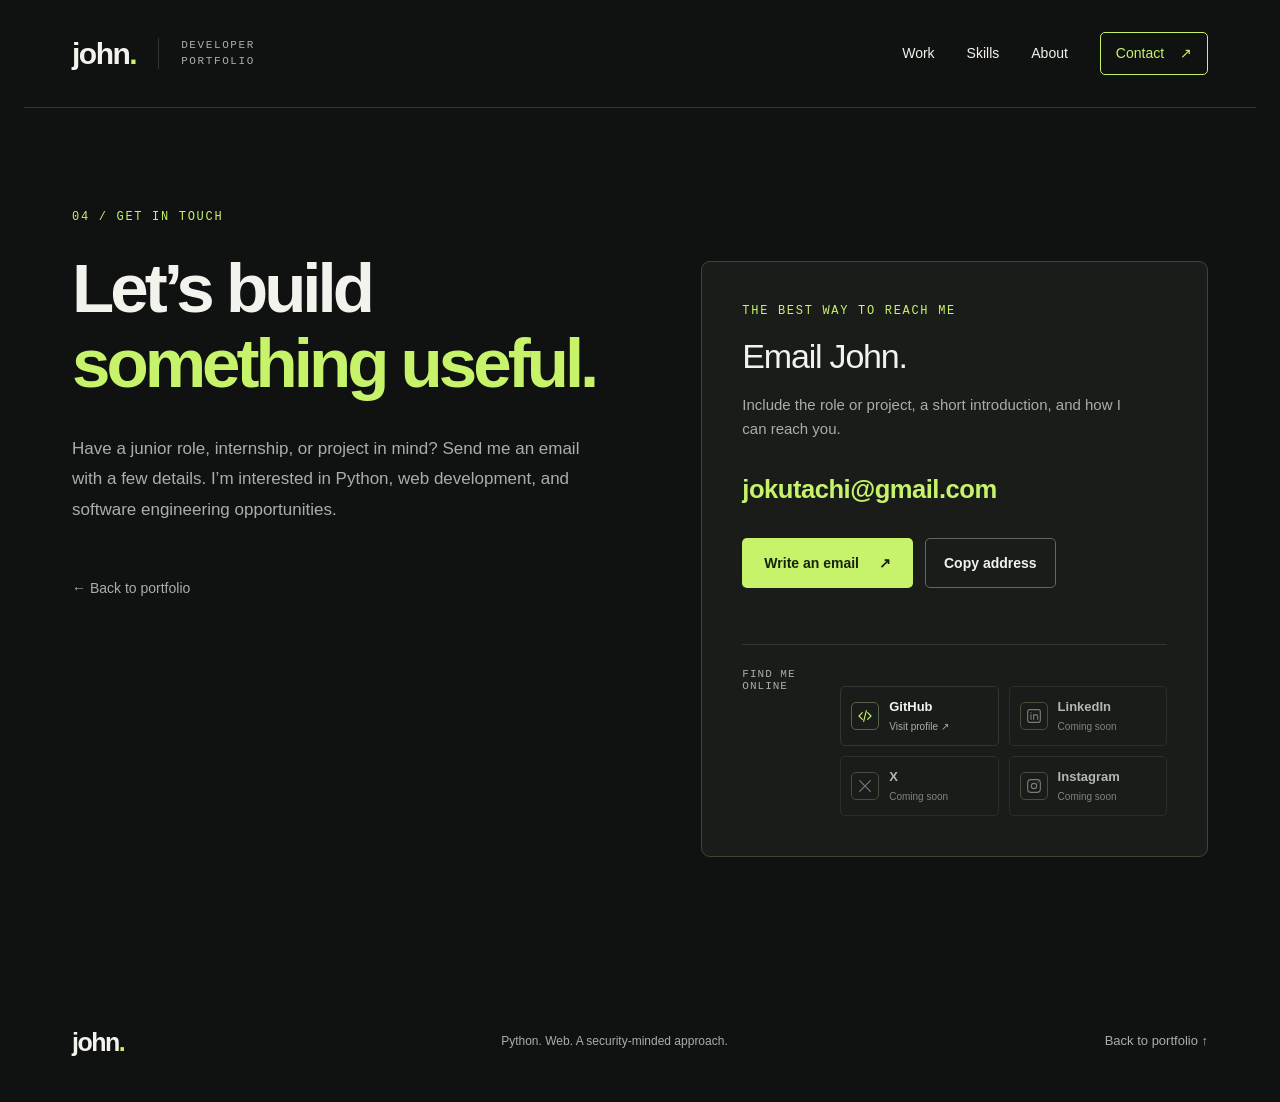
==== contact.html @ 87badf46 "Add contact page and social links" ====
<!doctype html>
<html lang="en">
<head>
  <meta charset="utf-8">
  <meta name="viewport" content="width=device-width, initial-scale=1">
  <meta name="theme-color" content="#101211">
  <title>Contact John — Python & Web Developer</title>
  <meta name="description" content="Contact John about junior Python, web development, and software engineering opportunities.">
  <link rel="icon" type="image/svg+xml" href="data:image/svg+xml,%3Csvg xmlns='http://www.w3.org/2000/svg' viewBox='0 0 40 40'%3E%3Crect width='40' height='40' rx='9' fill='%23c7f36b'/%3E%3Ctext x='12' y='29' font-family='Arial' font-weight='bold' font-size='28' fill='%23101211'%3EJ%3C/text%3E%3C/svg%3E">
  <link rel="stylesheet" href="style.css">
</head>
<body>
  <a class="skip" href="#main">Skip to content</a>
  <header class="wrap">
    <a class="brand" href="index.html" aria-label="John home">john<span>.</span><small>DEVELOPER PORTFOLIO</small></a>
    <nav aria-label="Main navigation">
      <a href="index.html#work">Work</a>
      <a href="index.html#skills">Skills</a>
      <a href="index.html#about">About</a>
      <a class="nav-contact" href="contact.html" aria-current="page">Contact <span aria-hidden="true">↗</span></a>
    </nav>
  </header>
  <main class="contact-main wrap" id="main">
    <p class="eyebrow">04 / GET IN TOUCH</p>
    <div class="contact-grid">
      <div>
        <h1>Let’s build<br><em>something useful.</em></h1>
        <p class="lead">Have a junior role, internship, or project in mind? Send me an email with a few details. I’m interested in Python, web development, and software engineering opportunities.</p>
        <a class="contact-back" href="index.html">← Back to portfolio</a>
      </div>
      <aside class="contact-card" aria-label="Contact details">
        <p class="eyebrow">THE BEST WAY TO REACH ME</p>
        <h2>Email John.</h2>
        <p>Include the role or project, a short introduction, and how I can reach you.</p>
        <a class="contact-address" href="mailto:jokutachi@gmail.com?subject=Portfolio%20enquiry">jokutachi@gmail.com</a>
        <div class="contact-actions">
          <a class="button" href="mailto:jokutachi@gmail.com?subject=Portfolio%20enquiry">Write an email <span aria-hidden="true">↗</span></a>
          <button class="copy-button" type="button" id="copy-email">Copy address</button>
        </div>
        <p class="copy-status" id="copy-status" role="status" aria-live="polite"></p>
        <div class="contact-other">
          <span>FIND ME ONLINE</span>
          <div class="social-grid">
            <a class="social-link" href="https://github.com/Kage-No-Shinobi" aria-label="GitHub profile">
              <span class="social-icon" aria-hidden="true"><svg viewBox="0 0 24 24" fill="none" stroke="currentColor" stroke-width="1.7" stroke-linecap="round" stroke-linejoin="round"><path d="m8 7-5 5 5 5m8-10 5 5-5 5M14 4l-4 16"/></svg></span>
              <span><strong>GitHub</strong><small class="link-ready">Visit profile ↗</small></span>
            </a>
            <!-- To activate a social icon, add href="https://your-profile-url" to its <a> tag. -->
            <a class="social-link">
              <span class="social-icon" aria-hidden="true"><svg viewBox="0 0 24 24" fill="none" stroke="currentColor" stroke-width="1.7" stroke-linecap="round" stroke-linejoin="round"><rect x="2.5" y="2.5" width="19" height="19" rx="3"/><path d="M7.5 10v7m0-10v.01M11.5 17v-7m0 3a3 3 0 0 1 6 0v4"/></svg></span>
              <span><strong>LinkedIn</strong><small class="link-pending">Coming soon</small><small class="link-ready">Visit profile ↗</small></span>
            </a>
            <a class="social-link">
              <span class="social-icon" aria-hidden="true"><svg viewBox="0 0 24 24" fill="none" stroke="currentColor" stroke-width="1.8" stroke-linecap="round"><path d="M4 4 20 20M20 4 4 20"/></svg></span>
              <span><strong>X</strong><small class="link-pending">Coming soon</small><small class="link-ready">Visit profile ↗</small></span>
            </a>
            <a class="social-link">
              <span class="social-icon" aria-hidden="true"><svg viewBox="0 0 24 24" fill="none" stroke="currentColor" stroke-width="1.7"><rect x="2.5" y="2.5" width="19" height="19" rx="5"/><circle cx="12" cy="12" r="4"/><circle cx="17.5" cy="6.5" r=".8" fill="currentColor" stroke="none"/></svg></span>
              <span><strong>Instagram</strong><small class="link-pending">Coming soon</small><small class="link-ready">Visit profile ↗</small></span>
            </a>
          </div>
        </div>
      </aside>
    </div>
  </main>
  <footer class="wrap"><a class="brand" href="index.html">john<span>.</span></a><span>Python. Web. A security-minded approach.</span><a href="index.html">Back to portfolio ↑</a></footer>
  <script>
    document.getElementById('copy-email').addEventListener('click', async () => {
      const status = document.getElementById('copy-status');
      try {
        await navigator.clipboard.writeText('jokutachi@gmail.com');
        status.textContent = 'Email address copied.';
      } catch {
        status.textContent = 'Select and copy the email address above.';
      }
    });
  </script>
</body>
</html>
---- style.css ----
:root{--bg:#101211;--panel:#191c19;--text:#f1f3ec;--muted:#a8afa7;--line:#31362e;--lime:#c7f36b}*{box-sizing:border-box}html{scroll-behavior:smooth;scroll-padding-top:30px}body{margin:0;background:var(--bg);color:var(--text);font-family:Arial,Helvetica,sans-serif;line-height:1.6}a{color:inherit;text-decoration:none}button,a,summary{-webkit-tap-highlight-color:transparent}a:focus-visible,summary:focus-visible{outline:2px solid var(--lime);outline-offset:6px}a:hover{color:var(--lime)}.wrap{max-width:1232px;margin:auto;padding-left:48px;padding-right:48px}.skip{position:absolute;left:20px;top:-100px;background:var(--lime);color:#101211;padding:12px;z-index:5}.skip:focus{top:10px}header{display:flex;align-items:center;justify-content:space-between;min-height:108px;border-bottom:1px solid var(--line);gap:24px}.brand{font-size:30px;letter-spacing:-1.5px;font-weight:800;display:flex;align-items:center;gap:0}.brand>span{color:var(--lime)}.brand small{font:11px/1.4 monospace;letter-spacing:1.6px;color:var(--muted);border-left:1px solid var(--line);margin-left:22px;padding-left:22px;max-width:135px}nav{display:flex;gap:32px;align-items:center;font-size:14px}nav .nav-contact{border:1px solid #61695b;padding:9px 15px;border-radius:5px}nav span{margin-left:12px}.hero{padding-top:88px;display:grid;grid-template-columns:1.25fr 1fr;column-gap:64px}.eyebrow{font:12px/1.5 monospace;letter-spacing:1.7px;margin:0 0 25px;color:var(--lime)}.status{display:inline-block;width:6px;height:6px;border-radius:50%;background:var(--lime);vertical-align:2px;margin-right:8px}h1{font-size:clamp(48px,5.5vw,74px);letter-spacing:-4px;line-height:1.09;margin:0;font-weight:600}em{font-style:normal;color:var(--lime)}.lead{color:var(--muted);font-size:17px;max-width:480px;line-height:1.8;margin:27px 0 28px}.button{display:inline-flex;gap:46px;background:var(--lime);color:#18220b;padding:14px 22px;border-radius:5px;font-size:14px;font-weight:700;transition:background .2s,transform .2s}.button:hover{background:#d6ff86;color:#18220b;transform:translateY(-2px)}.profile{margin-top:16px;align-self:center;background:#191d18;border:1px solid #3c4634;border-radius:10px;transform:rotate(2deg);box-shadow:16px 18px 0 #151913;overflow:hidden}.profile-top{display:flex;justify-content:space-between;padding:19px 24px;border-bottom:1px solid #38402f;color:#afb5a7;font:11px monospace;letter-spacing:1px}.code{font:clamp(12px,1.1vw,14px)/1.95 monospace;padding:32px 24px;white-space:nowrap}.indent{padding-left:16px}.indent2{padding-left:32px}.muted{color:#8e9787}.purple{color:#c7a7f0}.lime{color:var(--lime)}.string{color:#c2d5b1}.profile-bottom{padding:19px 24px;background:#20261c;border-top:1px solid #38402f}.profile-bottom span{display:block;font:11px monospace;color:#a7b59c;margin-bottom:6px}.profile-bottom strong{font-size:13px;font-weight:500}.hero-bottom{grid-column:1/-1;display:flex;justify-content:space-between;border-bottom:1px solid var(--line);margin-top:72px;padding-bottom:24px;font:11px monospace;letter-spacing:1.5px;color:#9ba492}section{scroll-margin-top:24px}.work,.skills{padding-top:86px}.section-title{display:flex;justify-content:space-between;align-items:end;gap:30px;margin-bottom:32px}.section-title .eyebrow{margin-bottom:14px}h2{font-size:36px;line-height:1.2;letter-spacing:-1.2px;margin:0;font-weight:500}.section-title>p{color:var(--muted);font-size:14px;margin:0}.project{background:var(--panel);border:1px solid var(--line);border-radius:8px;overflow:hidden}.featured{display:grid;grid-template-columns:1.2fr 1fr}.project-copy{padding:32px}.project-meta{display:flex;justify-content:space-between;font:11px monospace;letter-spacing:1.3px;color:#b8c2b1}.project-meta span:last-child{color:#7b8972}h3{font-size:27px;line-height:1.25;font-weight:500;letter-spacing:-.5px;margin:30px 0 15px}.project p{color:var(--muted);font-size:16px;line-height:1.7}.tags,.skill-tags{display:flex;flex-wrap:wrap;gap:8px}.tags{margin:25px 0 30px}.tags span{font-size:12px;color:#c1c8b9;background:#242a21;border:1px solid #394032;border-radius:4px;padding:4px 10px}details{border-top:1px solid var(--line);padding-top:18px}summary{font-size:14px;cursor:pointer;list-style:none;display:flex;justify-content:space-between;align-items:center}summary::-webkit-details-marker{display:none}summary span{color:var(--lime);font-size:22px;line-height:1}details[open] summary span{transform:rotate(45deg)}.detail p{font-size:14px}.detail strong{color:#e4e8dc}.project-visual{background:#222c1d;padding:30px 40px;display:flex;flex-direction:column;justify-content:center;border-left:1px solid #3b4932}.diagram-label,.diagram-foot{font:11px monospace;letter-spacing:1.3px;color:#bdcdae}.diagram-label{margin-bottom:23px}.flow-item{padding:13px 16px;border:1px solid #586a46;border-radius:5px;display:flex;align-items:center;gap:20px;background:#293421}.flow-item>span{font:13px monospace;color:#b0c59a}.flow-item small{font:10px monospace;color:#b2c1a3;display:block;margin-bottom:3px;letter-spacing:1px}.flow-item strong{font-size:15px;font-weight:500}.flow-line{height:13px;border-left:1px solid #7b9162;margin-left:26px}.flow-item.accent{border-color:#a2c36f}.diagram-foot{margin-top:20px;letter-spacing:.4px}.project-grid{display:grid;grid-template-columns:1fr 1fr;gap:20px;margin-top:20px}.project-grid h3{font-size:25px}.project-grid .project-copy{height:100%;display:flex;flex-direction:column}.project-grid details{margin-top:auto}.skill-list{border-top:1px solid var(--line)}.skill-row{display:grid;grid-template-columns:40px 1fr 1fr;gap:18px;align-items:center;padding:30px 0;border-bottom:1px solid var(--line)}.skill-number{color:#87917d;font:12px monospace;align-self:start;padding-top:8px}.skill-row h3{font-size:20px;margin:0 0 8px}.skill-row p{color:var(--muted);font-size:14px;margin:0}.skill-tags{justify-content:flex-end}.skill-tags span{border:1px solid #444d3c;border-radius:4px;padding:5px 11px;font-size:13px;color:#d5dbce}.about{display:grid;grid-template-columns:1fr 1fr;gap:80px;padding-top:100px;padding-bottom:90px}.about h2{font-size:39px;line-height:1.3}.about h2 span{color:var(--muted)}.about-copy>p{color:var(--muted);font-size:16px;margin:0 0 20px}.about-copy>p:first-child{color:var(--text);font-size:18px}.about-note{border-left:2px solid var(--lime);padding-left:18px;margin-top:30px}.about-note span{display:block;color:#aab49e;font:11px monospace;letter-spacing:1.4px;margin-bottom:9px}.about-note strong{font-size:14px;font-weight:400}.opportunity{background:var(--lime);color:#19230d;padding-top:46px;padding-bottom:40px;border-radius:8px}.opportunity .eyebrow{color:#36471d}.opportunity h2{font-size:62px;letter-spacing:-2.5px}.opportunity em{color:#526b31}.opportunity-bottom{display:flex;justify-content:space-between;align-items:end;gap:30px;margin-top:25px}.opportunity-bottom p{margin:0;font-size:16px}.open-label{font:11px monospace;letter-spacing:1.1px;border:1px solid #708c49;padding:12px;border-radius:4px}footer{display:flex;justify-content:space-between;align-items:center;gap:25px;padding-top:45px;padding-bottom:40px;font-size:12px;color:var(--muted)}footer .brand{color:var(--text);font-size:25px}footer>a:last-child{font-size:13px}@media(min-width:1450px){.wrap{max-width:1320px}.hero{column-gap:100px}h1{font-size:80px}.code{font-size:15px}}@media(max-width:900px){.wrap{padding-left:28px;padding-right:28px}.brand small{display:none}.hero{column-gap:28px;padding-top:60px}h1{font-size:57px;letter-spacing:-2.5px}.code{font-size:11px;padding:24px 16px}.profile-top{padding:16px;font-size:10px}.profile-bottom{padding:16px}.profile-bottom strong{font-size:12px}.profile-top span:last-child{display:none}.about{gap:35px}.project-visual{padding:28px}.opportunity{margin:0 28px}.skill-row{grid-template-columns:25px 1fr 1fr}.opportunity h2{font-size:52px}}@media(max-width:650px){header{min-height:86px;gap:15px}nav{gap:19px}nav a{font-size:13px}.nav-contact{display:none}.hero{grid-template-columns:1fr;padding-top:44px}h1{font-size:56px}.lead{font-size:16px}.profile{margin:48px 8px 0;transform:rotate(1deg)}.code{font-size:13px;padding:25px}.profile-top{font-size:11px}.profile-top span:last-child{display:block}.profile-bottom strong{font-size:13px}.hero-bottom{margin-top:45px;font-size:10px;letter-spacing:.7px}.hero-bottom span:last-child{display:none}.work,.skills{padding-top:58px}.section-title{display:block}.section-title>p{margin-top:16px}.section-title>p br{display:none}h2{font-size:30px}.featured,.project-grid{grid-template-columns:1fr}.project-visual{border-left:0;border-top:1px solid #3b4932}.project-copy{padding:24px}.skill-row{grid-template-columns:24px 1fr;gap:12px;padding:25px 0}.skill-tags{grid-column:2;justify-content:flex-start;margin-top:12px}.about{grid-template-columns:1fr;gap:30px;padding-top:60px;padding-bottom:60px}.about h2{font-size:34px}.opportunity{padding:30px 24px}.opportunity h2{font-size:43px;letter-spacing:-1.5px}.opportunity-bottom{display:block}.open-label{display:inline-block;margin-top:24px}.opportunity-bottom br{display:none}footer{flex-wrap:wrap;gap:20px}footer>span{order:3;flex-basis:100%;font-size:12px}}@media(prefers-reduced-motion:reduce){html{scroll-behavior:auto}.button{transition:none}}

.opportunity-actions{display:flex;flex-wrap:wrap;align-items:center;justify-content:flex-end;gap:12px}
.opportunity-link{display:inline-flex;align-items:center;gap:16px;background:#19230d;color:var(--lime);padding:12px 18px;border-radius:4px;font-size:13px;font-weight:700;white-space:nowrap}
.opportunity-link:hover{color:#fff;background:#30451a}
.footer-links{display:flex;gap:28px;font-size:13px}
.contact-main{padding-top:100px;padding-bottom:120px;min-height:calc(100vh - 230px)}
.contact-grid{display:grid;grid-template-columns:1.1fr 1fr;gap:72px;align-items:start}
.contact-main h1{font-size:clamp(48px,5.4vw,74px)}
.contact-main .lead{max-width:540px;margin-top:32px}
.contact-back{display:inline-block;margin-top:24px;font-size:14px;color:var(--muted)}
.contact-card{border:1px solid #3c4634;border-radius:9px;background:var(--panel);padding:40px;margin-top:10px}
.contact-card .eyebrow{margin-bottom:16px}
.contact-card h2{font-size:34px}
.contact-card>p:not(.eyebrow):not(.copy-status){color:var(--muted);font-size:15px;margin:16px 0 28px;max-width:390px}
.contact-address{display:inline-block;color:var(--lime);font-size:clamp(19px,2vw,26px);font-weight:600;letter-spacing:-.5px;overflow-wrap:anywhere}
.contact-actions{display:flex;flex-wrap:wrap;gap:12px;margin-top:28px}
.contact-actions .button{gap:20px}
.copy-button{font:700 14px Arial,Helvetica,sans-serif;color:var(--text);background:transparent;border:1px solid #61695b;border-radius:5px;padding:13px 18px;cursor:pointer}
.copy-button:hover{border-color:var(--lime);color:var(--lime)}
.copy-button:focus-visible{outline:2px solid var(--lime);outline-offset:4px}
.copy-status{min-height:24px;font-size:13px;color:var(--lime);margin:12px 0 0}
.contact-other{display:flex;justify-content:space-between;gap:16px;border-top:1px solid var(--line);padding-top:23px;margin-top:20px;font-size:13px}
.contact-other>span{color:var(--muted);font:11px monospace;letter-spacing:1px}
nav a[aria-current="page"]{color:var(--lime);border-color:var(--lime)}
@media(max-width:900px){.contact-grid{gap:30px}.contact-card{padding:28px}}
@media(max-width:650px){nav{gap:12px}nav a{font-size:12px}nav .nav-contact{display:inline-flex;padding:7px 10px}nav .nav-contact span{display:none}.opportunity-actions{justify-content:flex-start;margin-top:24px}.open-label{margin-top:0}.contact-main{padding-top:64px;padding-bottom:80px}.contact-grid{grid-template-columns:1fr;gap:24px}.contact-main h1{font-size:clamp(43px,10vw,56px);letter-spacing:-2px}.contact-card{margin-top:0;padding:25px}.contact-main .lead{margin-bottom:12px}.contact-other{flex-wrap:wrap}.footer-links{gap:18px}}
@media(max-width:410px){nav a:nth-child(2),nav a:nth-child(3){display:none}}
.social-grid{display:grid;grid-template-columns:1fr 1fr;gap:10px;margin-top:18px;width:100%}
.social-link{display:flex;align-items:center;gap:10px;border:1px solid var(--line);border-radius:5px;padding:10px;color:var(--text);min-width:0}
.social-link:hover{border-color:var(--lime);color:var(--text)}
.social-icon{display:grid;place-items:center;width:28px;height:28px;border:1px solid #56614c;border-radius:5px;color:var(--lime);flex:0 0 auto}
.social-icon svg{width:16px;height:16px}
.social-link strong,.social-link small{display:block}
.social-link strong{font-size:13px;font-weight:600}
.social-link small{font-size:10px;color:var(--muted);margin-top:1px}
.social-link .link-ready{display:none}
.social-link[href]:hover .link-pending{display:none}
.social-link[href]:hover .link-ready,.social-link[href] .link-ready{display:block}
.social-link:not([href]){cursor:default;opacity:.72}
.social-link:not([href]) .social-icon{color:#9aa394}
@media(max-width:650px){.social-grid{grid-template-columns:1fr}.contact-other>span{flex-basis:100%}}
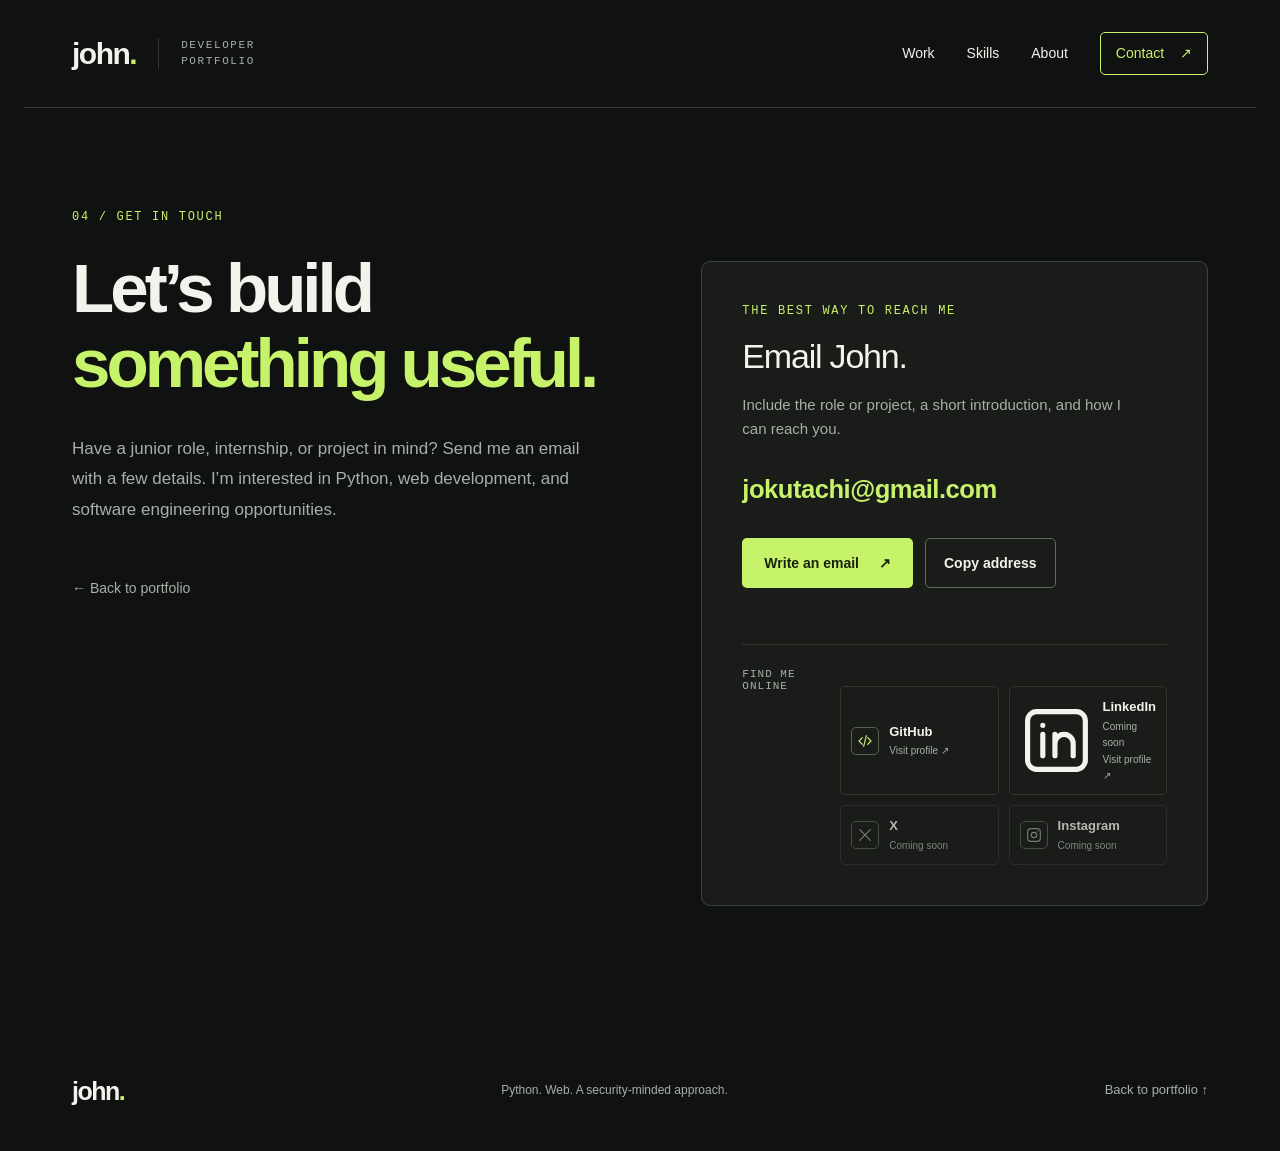
==== commit 80d5b46c: "Added the Links for Github and Linkedin" ====
--- a/contact.html
+++ b/contact.html
@@ -46,7 +46,7 @@
               <span><strong>GitHub</strong><small class="link-ready">Visit profile ↗</small></span>
             </a>
             <!-- To activate a social icon, add href="https://your-profile-url" to its <a> tag. -->
-            <a class="social-link">
+            <a class="social-link"   href="www.linkedin.com/in/john-ayomide-12663a38a" aria-label="linkedin profile>
               <span class="social-icon" aria-hidden="true"><svg viewBox="0 0 24 24" fill="none" stroke="currentColor" stroke-width="1.7" stroke-linecap="round" stroke-linejoin="round"><rect x="2.5" y="2.5" width="19" height="19" rx="3"/><path d="M7.5 10v7m0-10v.01M11.5 17v-7m0 3a3 3 0 0 1 6 0v4"/></svg></span>
               <span><strong>LinkedIn</strong><small class="link-pending">Coming soon</small><small class="link-ready">Visit profile ↗</small></span>
             </a>
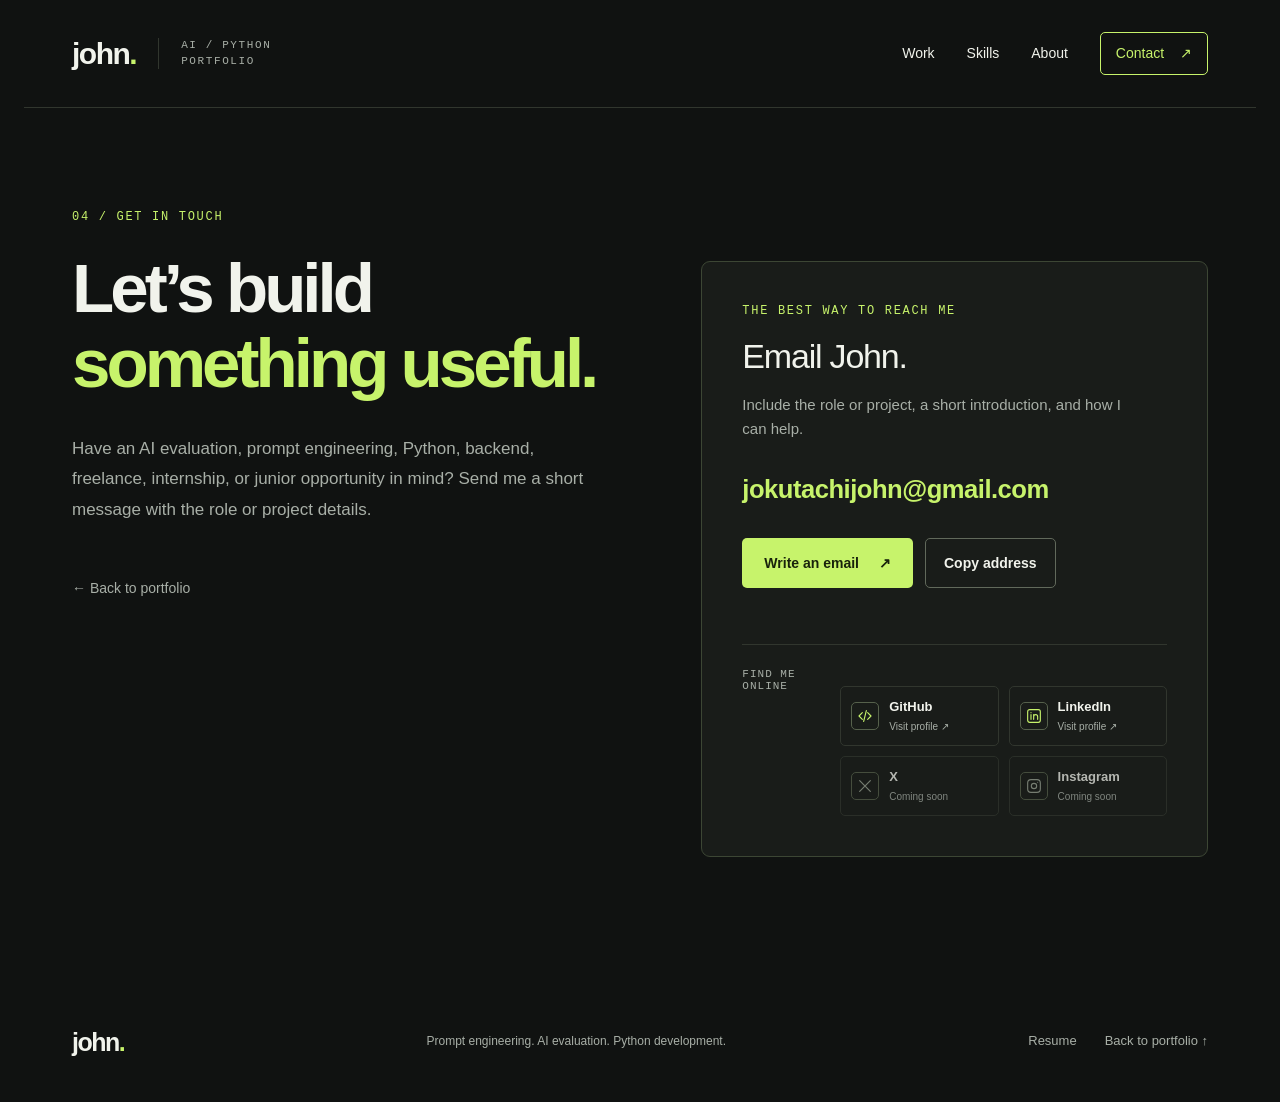
==== commit dd741444: "Update portfolio and add downloadable resume Update the portfolio pages and styles, refresh the READ" ====
--- a/contact.html
+++ b/contact.html
@@ -4,15 +4,15 @@
   <meta charset="utf-8">
   <meta name="viewport" content="width=device-width, initial-scale=1">
   <meta name="theme-color" content="#101211">
-  <title>Contact John — Python & Web Developer</title>
-  <meta name="description" content="Contact John about junior Python, web development, and software engineering opportunities.">
+  <title>Contact John Okutachi — AI Evaluation & Python</title>
+  <meta name="description" content="Contact John Okutachi about prompt engineering, AI evaluation, Python development, backend, freelance, internship, and junior opportunities.">
   <link rel="icon" type="image/svg+xml" href="data:image/svg+xml,%3Csvg xmlns='http://www.w3.org/2000/svg' viewBox='0 0 40 40'%3E%3Crect width='40' height='40' rx='9' fill='%23c7f36b'/%3E%3Ctext x='12' y='29' font-family='Arial' font-weight='bold' font-size='28' fill='%23101211'%3EJ%3C/text%3E%3C/svg%3E">
-  <link rel="stylesheet" href="style.css">
+  <link rel="stylesheet" href="style.css?v=ai-portfolio">
 </head>
 <body>
   <a class="skip" href="#main">Skip to content</a>
   <header class="wrap">
-    <a class="brand" href="index.html" aria-label="John home">john<span>.</span><small>DEVELOPER PORTFOLIO</small></a>
+    <a class="brand" href="index.html" aria-label="John home">john<span>.</span><small>AI / PYTHON PORTFOLIO</small></a>
     <nav aria-label="Main navigation">
       <a href="index.html#work">Work</a>
       <a href="index.html#skills">Skills</a>
@@ -25,50 +25,49 @@
     <div class="contact-grid">
       <div>
         <h1>Let’s build<br><em>something useful.</em></h1>
-        <p class="lead">Have a junior role, internship, or project in mind? Send me an email with a few details. I’m interested in Python, web development, and software engineering opportunities.</p>
+        <p class="lead">Have an AI evaluation, prompt engineering, Python, backend, freelance, internship, or junior opportunity in mind? Send me a short message with the role or project details.</p>
         <a class="contact-back" href="index.html">← Back to portfolio</a>
       </div>
       <aside class="contact-card" aria-label="Contact details">
         <p class="eyebrow">THE BEST WAY TO REACH ME</p>
         <h2>Email John.</h2>
-        <p>Include the role or project, a short introduction, and how I can reach you.</p>
-        <a class="contact-address" href="mailto:jokutachi@gmail.com?subject=Portfolio%20enquiry">jokutachi@gmail.com</a>
+        <p>Include the role or project, a short introduction, and how I can help.</p>
+        <a class="contact-address" href="mailto:jokutachijohn@gmail.com?subject=Portfolio%20enquiry">jokutachijohn@gmail.com</a>
         <div class="contact-actions">
-          <a class="button" href="mailto:jokutachi@gmail.com?subject=Portfolio%20enquiry">Write an email <span aria-hidden="true">↗</span></a>
+          <a class="button" href="mailto:jokutachijohn@gmail.com?subject=Portfolio%20enquiry">Write an email <span aria-hidden="true">↗</span></a>
           <button class="copy-button" type="button" id="copy-email">Copy address</button>
         </div>
         <p class="copy-status" id="copy-status" role="status" aria-live="polite"></p>
         <div class="contact-other">
           <span>FIND ME ONLINE</span>
           <div class="social-grid">
-            <a class="social-link" href="https://github.com/Kage-No-Shinobi" aria-label="GitHub profile">
+            <a class="social-link" href="https://github.com/Kage-No-Shinobi" target="_blank" rel="noopener noreferrer" aria-label="GitHub profile">
               <span class="social-icon" aria-hidden="true"><svg viewBox="0 0 24 24" fill="none" stroke="currentColor" stroke-width="1.7" stroke-linecap="round" stroke-linejoin="round"><path d="m8 7-5 5 5 5m8-10 5 5-5 5M14 4l-4 16"/></svg></span>
               <span><strong>GitHub</strong><small class="link-ready">Visit profile ↗</small></span>
             </a>
-            <!-- To activate a social icon, add href="https://your-profile-url" to its <a> tag. -->
-            <a class="social-link"   href="www.linkedin.com/in/john-ayomide-12663a38a" aria-label="linkedin profile>
+            <a class="social-link" href="https://www.linkedin.com/in/john-ayomide-12663a38a" target="_blank" rel="noopener noreferrer" aria-label="LinkedIn profile">
               <span class="social-icon" aria-hidden="true"><svg viewBox="0 0 24 24" fill="none" stroke="currentColor" stroke-width="1.7" stroke-linecap="round" stroke-linejoin="round"><rect x="2.5" y="2.5" width="19" height="19" rx="3"/><path d="M7.5 10v7m0-10v.01M11.5 17v-7m0 3a3 3 0 0 1 6 0v4"/></svg></span>
-              <span><strong>LinkedIn</strong><small class="link-pending">Coming soon</small><small class="link-ready">Visit profile ↗</small></span>
+              <span><strong>LinkedIn</strong><small class="link-ready">Visit profile ↗</small></span>
             </a>
-            <a class="social-link">
+            <a class="social-link" aria-label="X profile coming soon">
               <span class="social-icon" aria-hidden="true"><svg viewBox="0 0 24 24" fill="none" stroke="currentColor" stroke-width="1.8" stroke-linecap="round"><path d="M4 4 20 20M20 4 4 20"/></svg></span>
-              <span><strong>X</strong><small class="link-pending">Coming soon</small><small class="link-ready">Visit profile ↗</small></span>
+              <span><strong>X</strong><small class="link-pending">Coming soon</small></span>
             </a>
-            <a class="social-link">
+            <a class="social-link" aria-label="Instagram profile coming soon">
               <span class="social-icon" aria-hidden="true"><svg viewBox="0 0 24 24" fill="none" stroke="currentColor" stroke-width="1.7"><rect x="2.5" y="2.5" width="19" height="19" rx="5"/><circle cx="12" cy="12" r="4"/><circle cx="17.5" cy="6.5" r=".8" fill="currentColor" stroke="none"/></svg></span>
-              <span><strong>Instagram</strong><small class="link-pending">Coming soon</small><small class="link-ready">Visit profile ↗</small></span>
+              <span><strong>Instagram</strong><small class="link-pending">Coming soon</small></span>
             </a>
           </div>
         </div>
       </aside>
     </div>
   </main>
-  <footer class="wrap"><a class="brand" href="index.html">john<span>.</span></a><span>Python. Web. A security-minded approach.</span><a href="index.html">Back to portfolio ↑</a></footer>
+  <footer class="wrap"><a class="brand" href="index.html">john<span>.</span></a><span>Prompt engineering. AI evaluation. Python development.</span><div class="footer-links"><a href="resume.docx" download>Resume</a><a href="index.html">Back to portfolio ↑</a></div></footer>
   <script>
     document.getElementById('copy-email').addEventListener('click', async () => {
       const status = document.getElementById('copy-status');
       try {
-        await navigator.clipboard.writeText('jokutachi@gmail.com');
+        await navigator.clipboard.writeText('jokutachijohn@gmail.com');
         status.textContent = 'Email address copied.';
       } catch {
         status.textContent = 'Select and copy the email address above.';
--- a/style.css
+++ b/style.css
@@ -40,3 +40,11 @@
 .social-link:not([href]){cursor:default;opacity:.72}
 .social-link:not([href]) .social-icon{color:#9aa394}
 @media(max-width:650px){.social-grid{grid-template-columns:1fr}.contact-other>span{flex-basis:100%}}
+
+.hero-actions{display:flex;flex-wrap:wrap;gap:12px}
+.button-outline{background:transparent;color:var(--text);border:1px solid #677261;gap:20px}
+.button-outline:hover{background:#232a20;color:var(--lime);border-color:var(--lime)}
+
+.project-grid-secondary{margin-top:20px}
+.compact-project .project-copy{min-height:100%}
+.compact-project h3{margin-top:24px}
